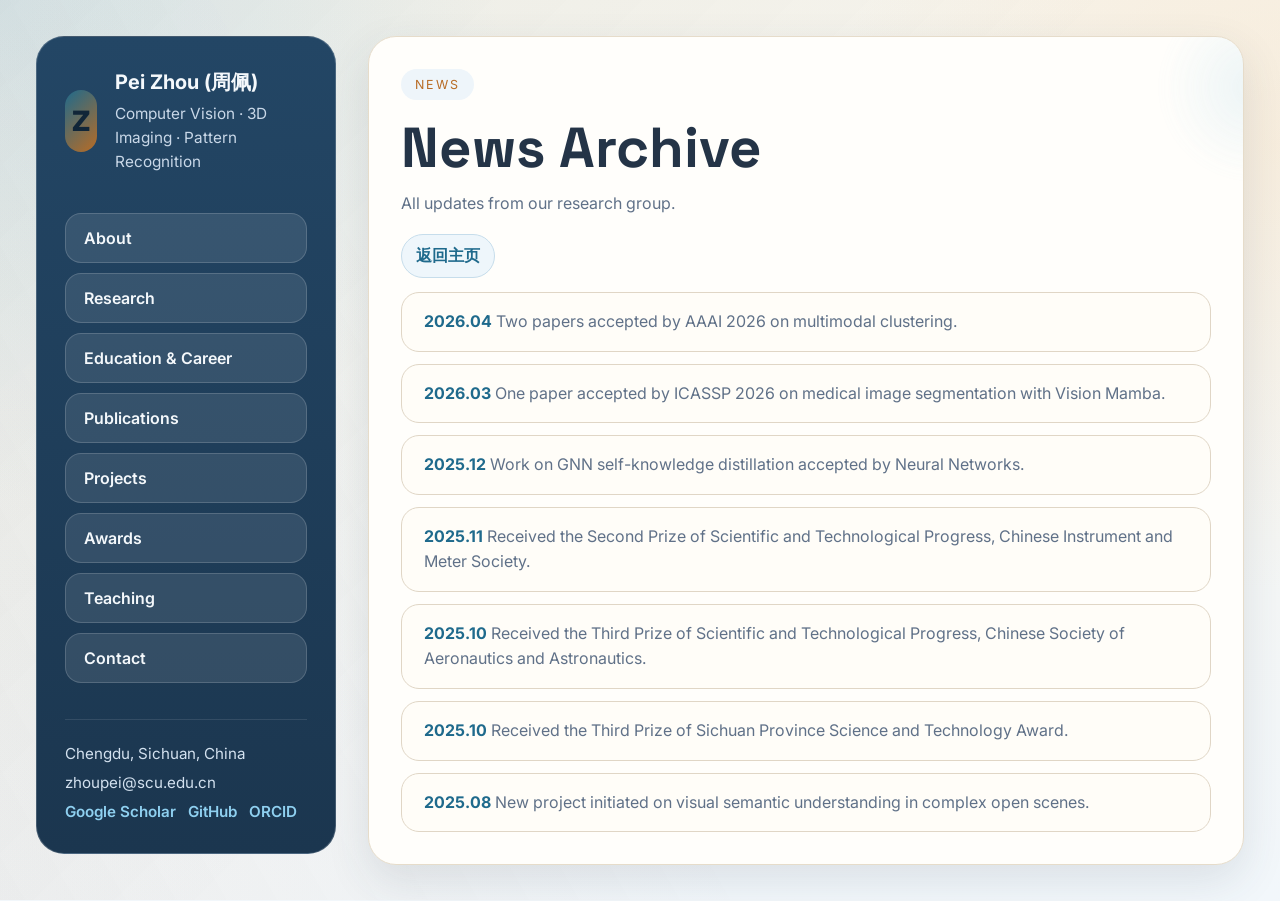
==== news.html @ 39956762 "Add files via upload" ====
<!DOCTYPE html>
<html lang="en">

<head>
    <meta charset="UTF-8" />
    <meta name="viewport" content="width=device-width, initial-scale=1.0" />
    <title>News Archive — Pei Zhou</title>
    <meta name="description" content="News and updates from Pei Zhou's research group." />
    <link rel="stylesheet" href="styles.css" />
    <link rel="preconnect" href="https://fonts.googleapis.com" />
    <link rel="preconnect" href="https://fonts.gstatic.com" crossorigin />
    <link href="https://fonts.googleapis.com/css2?family=Inter:wght@400;500;600;700;800&family=Space+Grotesk:wght@500;600;700&display=swap" rel="stylesheet" />
</head>

<body>
    <div class="page-shell">
        <aside class="sidebar" aria-label="Main navigation">
            <div class="brand-block">
                <div class="brand-badge">Z</div>
                <div>
                    <p class="brand-label">Pei Zhou (周佩)</p>
                    <p class="brand-role">Computer Vision · 3D Imaging · Pattern Recognition</p>
                </div>
            </div>
            <nav class="nav-menu">
                <a class="nav-link" href="index.html#about">About</a>
                <a class="nav-link" href="index.html#research">Research</a>
                <a class="nav-link" href="index.html#cv">Education &amp; Career</a>
                <a class="nav-link" href="index.html#publications">Publications</a>
                <a class="nav-link" href="index.html#projects">Projects</a>
                <a class="nav-link" href="index.html#awards">Awards</a>
                <a class="nav-link" href="index.html#teaching">Teaching</a>
                <a class="nav-link" href="index.html#contact">Contact</a>
            </nav>
            <div class="sidebar-footer">
                <p>Chengdu, Sichuan, China</p>
                <p><a href="mailto:zhoupei@scu.edu.cn">zhoupei@scu.edu.cn</a></p>
                <div class="footer-links">
                    <a href="https://scholar.google.com/citations?user=IvUsskcAAAAJ&hl=en" target="_blank" rel="noopener noreferrer">Google Scholar</a>
                    <a href="https://github.com/michille78" target="_blank" rel="noopener noreferrer">GitHub</a>
                    <a href="https://orcid.org/0000-0003-1631-3637" target="_blank" rel="noopener noreferrer">ORCID</a>
                </div>
            </div>
        </aside>

        <main class="content">
            <section class="panel">
                <div class="section-head">
                    <span class="section-tag">News</span>
                    <h1>News Archive</h1>
                    <p class="section-subtitle">All updates from our research group.</p>
                    <a class="back-home-btn" href="index.html#about">返回主页</a>
                </div>
                <ul class="news-archive-list">
                    <li><strong>2026.04</strong> Two papers accepted by AAAI 2026 on multimodal clustering.</li>
                    <li><strong>2026.03</strong> One paper accepted by ICASSP 2026 on medical image segmentation with Vision Mamba.</li>
                    <li><strong>2025.12</strong> Work on GNN self-knowledge distillation accepted by Neural Networks.</li>
                    <li><strong>2025.11</strong> Received the Second Prize of Scientific and Technological Progress, Chinese Instrument and Meter Society.</li>
                    <li><strong>2025.10</strong> Received the Third Prize of Scientific and Technological Progress, Chinese Society of Aeronautics and Astronautics.</li>
                    <li><strong>2025.10</strong> Received the Third Prize of Sichuan Province Science and Technology Award.</li>
                    <li><strong>2025.08</strong> New project initiated on visual semantic understanding in complex open scenes.</li>
                </ul>
            </section>
        </main>
    </div>
</body>

</html>
---- styles.css ----
:root {
  color-scheme: light;
  --bg: #f7f4ec;
  --surface: #fffefb;
  --surface-strong: #ffffff;
  --panel: #ffffff;
  --panel-border: #e6dcca;
  --text: #243447;
  --muted: #607188;
  --accent: #1f6a8c;
  --accent-strong: #b86c25;
  --accent-soft: #cfe6f1;
  --sidebar-bg: #1f3a54;
  --sidebar-text: #f4f8fb;
  --shadow: 0 16px 44px rgba(53, 67, 85, 0.12);
  --radius: 28px;
}

* {
  box-sizing: border-box;
}

html {
  scroll-behavior: smooth;
}

body {
  margin: 0;
  font-family: 'Inter', system-ui, sans-serif;
  background: radial-gradient(circle at top left, rgba(189, 217, 232, 0.42), transparent 32%),
    radial-gradient(circle at right 16%, rgba(248, 217, 177, 0.28), transparent 30%),
    linear-gradient(180deg, #f7f4ec 0%, #f2f7fb 100%);
  color: var(--text);
}

body::before {
  content: '';
  position: fixed;
  inset: 0;
  background-image: linear-gradient(135deg, rgba(31, 106, 140, 0.06) 0%, transparent 52%),
    linear-gradient(60deg, rgba(184, 108, 37, 0.06) 0%, transparent 42%);
  pointer-events: none;
}

a {
  color: inherit;
  text-decoration: none;
}

a:hover {
  text-decoration: underline;
}

.page-shell {
  min-height: 100vh;
  display: grid;
  grid-template-columns: 300px 1fr;
  gap: 32px;
  padding: 36px;
}

.sidebar {
  position: sticky;
  top: 36px;
  align-self: start;
  padding: 32px 28px;
  background: linear-gradient(180deg, #234665, #1b364f);
  border: 1px solid rgba(255, 255, 255, 0.18);
  border-radius: var(--radius);
  backdrop-filter: blur(16px);
  color: var(--sidebar-text);
}

.brand-block {
  display: flex;
  gap: 18px;
  align-items: center;
  margin-bottom: 40px;
}

.brand-badge {
  width: 62px;
  height: 62px;
  display: grid;
  place-items: center;
  border-radius: 18px;
  background: linear-gradient(135deg, var(--accent), var(--accent-strong));
  color: #112638;
  font-size: 28px;
  font-weight: 800;
}

.sidebar-photo {
  display: block;
  width: 168px;
  height: 168px;
  margin: -6px auto 22px;
  border-radius: 50%;
  overflow: hidden;
  border: 2px solid rgba(255, 255, 255, 0.28);
}

.sidebar-photo img {
  width: 100%;
  height: 100%;
  object-fit: cover;
  display: block;
}

.brand-label {
  margin: 0 0 6px;
  font-size: 1.25rem;
  font-weight: 700;
}

.brand-role {
  margin: 0;
  color: #c9d8e8;
  font-size: 0.96rem;
  line-height: 1.55;
}

.nav-menu {
  display: grid;
  gap: 10px;
  margin-bottom: 36px;
}

.nav-link {
  display: inline-flex;
  align-items: center;
  padding: 14px 18px;
  border-radius: 16px;
  background: rgba(255, 255, 255, 0.10);
  border: 1px solid rgba(255, 255, 255, 0.16);
  color: var(--sidebar-text);
  font-weight: 600;
  transition: transform 0.25s ease, background-color 0.25s ease;
}

.nav-link:hover {
  background: rgba(255, 255, 255, 0.22);
  transform: translateX(3px);
}

.sidebar-footer {
  border-top: 1px solid rgba(255, 255, 255, 0.1);
  padding-top: 24px;
  color: #d3e1ef;
  font-size: 0.95rem;
}

.sidebar-footer p {
  margin: 0 0 10px;
}

.footer-links {
  display: flex;
  flex-wrap: wrap;
  gap: 12px;
}

.footer-links a {
  color: #8fd0f0;
  font-weight: 600;
}

.content {
  display: grid;
  gap: 30px;
  min-width: 0;
}

.panel {
  padding: 32px;
  border-radius: var(--radius);
  background: var(--surface);
  border: 1px solid var(--panel-border);
  box-shadow: var(--shadow);
  position: relative;
  overflow: hidden;
}

.panel::before {
  content: '';
  position: absolute;
  right: -120px;
  top: -60px;
  width: 220px;
  height: 220px;
  background: radial-gradient(circle, rgba(153, 202, 226, 0.24), transparent 60%);
  filter: blur(8px);
  opacity: 0.78;
}

.section-head {
  position: relative;
  z-index: 1;
}

.section-tag {
  display: inline-flex;
  align-items: center;
  gap: 10px;
  padding: 8px 14px;
  border-radius: 999px;
  background: #eef5fa;
  color: var(--accent-strong);
  text-transform: uppercase;
  letter-spacing: 0.15em;
  font-size: 0.78rem;
  margin-bottom: 18px;
}

.section-head h1,
.section-head h2 {
  margin: 0 0 12px;
  font-family: 'Space Grotesk', sans-serif;
  line-height: 1.05;
}

.section-head h1 {
  font-size: clamp(2.6rem, 4.4vw, 4.8rem);
}

.section-head h2 {
  font-size: clamp(1.9rem, 3.2vw, 3.1rem);
}

.section-subtitle {
  margin: 0;
  max-width: 760px;
  color: var(--muted);
  line-height: 1.8;
}

.intro-panel {
  display: grid;
  gap: 28px;
}

.about-grid {
  display: grid;
  gap: 24px;
  grid-template-columns: 1fr;
}

.about-grid p {
  margin: 0 0 18px;
  color: var(--muted);
  line-height: 1.75;
}

.about-side {
  display: grid;
  gap: 16px;
}

.linked-photo {
  border-radius: 18px;
  overflow: hidden;
  display: block;
  border: 1px solid var(--panel-border);
}

.linked-photo img {
  width: 100%;
  height: 180px;
  object-fit: cover;
  display: block;
}

.about-metrics {
  display: grid;
  gap: 16px;
}

.metric {
  padding: 22px;
  border-radius: 22px;
  background: #f8f5ee;
  border: 1px solid #eadfcd;
}

.metric strong {
  display: block;
  font-size: 2rem;
  margin-bottom: 6px;
}

.metric span {
  color: var(--muted);
}

.info-strip {
  display: grid;
  gap: 18px;
  grid-template-columns: 1.1fr 1fr;
}

.info-card {
  padding: 22px;
  border-radius: 20px;
  background: #f8f5ee;
  border: 1px solid #eadfcd;
}

.info-card h3 {
  margin: 0 0 12px;
  font-family: 'Space Grotesk', sans-serif;
}

.info-card ul {
  margin: 0;
  padding-left: 18px;
  color: var(--muted);
  line-height: 1.65;
}

.info-card li {
  margin-bottom: 10px;
}

.info-card p {
  margin: 0 0 10px;
  color: var(--muted);
  line-height: 1.65;
}

.recruit-card p {
  color: #c0392b;
}

.news-card strong {
  color: var(--accent);
}

.news-more-link {
  display: inline-block;
  margin-top: 10px;
  padding: 8px 12px;
  border-radius: 999px;
  background: #e9f2f8;
  color: var(--accent);
  font-weight: 700;
  transition: background-color 0.2s ease;
}

.news-more-link:hover {
  background: #d9eaf5;
  text-decoration: none;
}

.feature-grid,
.project-grid,
.teaching-grid,
.contact-cards {
  display: grid;
  gap: 20px;
}

.feature-grid {
  grid-template-columns: repeat(2, minmax(220px, 1fr));
}

.feature-card,
.project-card,
.contact-card {
  padding: 24px;
  border-radius: 24px;
  background: #f9f6ef;
  border: 1px solid #eadfcd;
}

.feature-card h3,
.project-card h3 {
  margin: 0 0 14px;
  color: #1e3144;
}

.feature-card p,
.project-card p,
.contact-card p {
  margin: 0;
  color: var(--muted);
  line-height: 1.7;
}

.reference-list {
  margin: 14px 0 0;
  padding: 0;
  list-style: none;
  counter-reset: refitem;
}

.reference-list li {
  counter-increment: refitem;
  position: relative;
  color: #8194a8;
  line-height: 1.45;
  font-size: 0.93rem;
  margin: 0 0 8px;
  padding-left: 3.4em;
  text-indent: -2.2em;
}

.reference-list li::before {
  content: "[" counter(refitem) "]";
  color: #1f6a8c;
  font-weight: 700;
  display: inline-block;
  width: 2.3em;
  text-indent: 0;
}

.reference-list strong {
  color: #0f3f5a;
  font-weight: 800;
}

.project-image-link {
  display: block;
  margin: -6px -6px 14px;
  border-radius: 16px;
  overflow: hidden;
}

.project-image {
  width: 100%;
  height: 146px;
  object-fit: cover;
  display: block;
}

.feature-image-link {
  display: block;
  margin: -6px -6px 14px;
  border-radius: 16px;
  overflow: hidden;
}

.feature-image {
  width: 100%;
  height: 160px;
  object-fit: contain;
  display: block;
  background: #f0ede6;
}

.cv-list {
  margin: 14px 0 0;
  padding: 0;
  list-style: none;
  display: grid;
  gap: 12px;
}

.cv-list li {
  padding: 16px 22px;
  border-radius: 18px;
  background: #f8f5ee;
  border: 1px solid #eadfcd;
  line-height: 1.6;
  color: var(--muted);
}

.cv-list li strong {
  color: var(--accent);
}

.news-archive-list {
  margin: 14px 0 0;
  padding: 0;
  list-style: none;
  display: grid;
  gap: 12px;
}

.news-archive-list li {
  padding: 16px 22px;
  border-radius: 18px;
  background: #fffdf8;
  border: 1px solid #e0d6c6;
  line-height: 1.6;
  color: var(--muted);
}

.news-archive-list li strong {
  color: var(--accent);
}

.project-grid {
  grid-template-columns: repeat(2, minmax(220px, 1fr));
}

.teaching-grid {
  grid-template-columns: repeat(2, minmax(180px, 1fr));
}

.teaching-grid h3 {
  margin-top: 0;
}

.teaching-grid ul {
  margin: 0;
  padding-left: 18px;
  color: var(--muted);
  line-height: 1.75;
}

.teaching-grid li {
  margin-bottom: 12px;
}

.extra-grid {
  margin-top: 20px;
  display: grid;
  gap: 20px;
  grid-template-columns: repeat(2, minmax(220px, 1fr));
}

.extra-card {
  padding: 22px;
  border-radius: 20px;
  background: #f9f6ef;
  border: 1px solid #eadfcd;
}

.extra-card h3 {
  margin: 0 0 12px;
}

.extra-card ul {
  margin: 0;
  padding-left: 18px;
  color: var(--muted);
  line-height: 1.7;
}

.extra-card li {
  margin-bottom: 10px;
}

.contact-panel p {
  margin: 0 0 24px;
  color: var(--muted);
}

.contact-cards {
  grid-template-columns: repeat(2, minmax(180px, 1fr));
}

.contact-card strong {
  display: block;
  margin-bottom: 8px;
  color: #1e3144;
}

.news-page-shell {
  max-width: 980px;
  margin: 0 auto;
  padding: 34px 24px 56px;
}

.news-header {
  margin-bottom: 24px;
}

.news-header h1 {
  margin: 10px 0 10px;
  font-family: 'Space Grotesk', sans-serif;
  font-size: clamp(2rem, 4vw, 3.2rem);
}

.news-header p {
  margin: 0;
  color: var(--muted);
}

.back-home-btn {
  display: inline-block;
  margin-top: 16px;
  padding: 10px 14px;
  border-radius: 999px;
  border: 1px solid #c6ddeb;
  background: #eef6fb;
  color: var(--accent);
  font-weight: 700;
}

.news-timeline {
  display: grid;
  gap: 14px;
}

.news-item {
  padding: 20px;
  border-radius: 18px;
  border: 1px solid #e0d6c6;
  background: #fffdf8;
}

.news-item h3 {
  margin: 0 0 8px;
  font-size: 1.06rem;
  color: #1e3144;
}

.news-item p {
  margin: 0;
  color: var(--muted);
  line-height: 1.7;
}

@media (max-width: 1080px) {
  .page-shell {
    grid-template-columns: 1fr;
    padding: 24px;
  }

  .sidebar {
    position: relative;
    top: 0;
    margin-bottom: 24px;
  }

  .about-grid,
  .info-strip,
  .feature-grid,
  .project-grid,
  .teaching-grid,
  .extra-grid,
  .contact-cards {
    grid-template-columns: 1fr;
  }
}

@media (max-width: 680px) {
  .page-shell {
    gap: 18px;
    padding: 18px;
  }

  .sidebar {
    padding: 24px;
    border-radius: 24px;
  }

  .nav-link {
    padding: 12px 16px;
  }

  .panel {
    padding: 24px;
  }
}
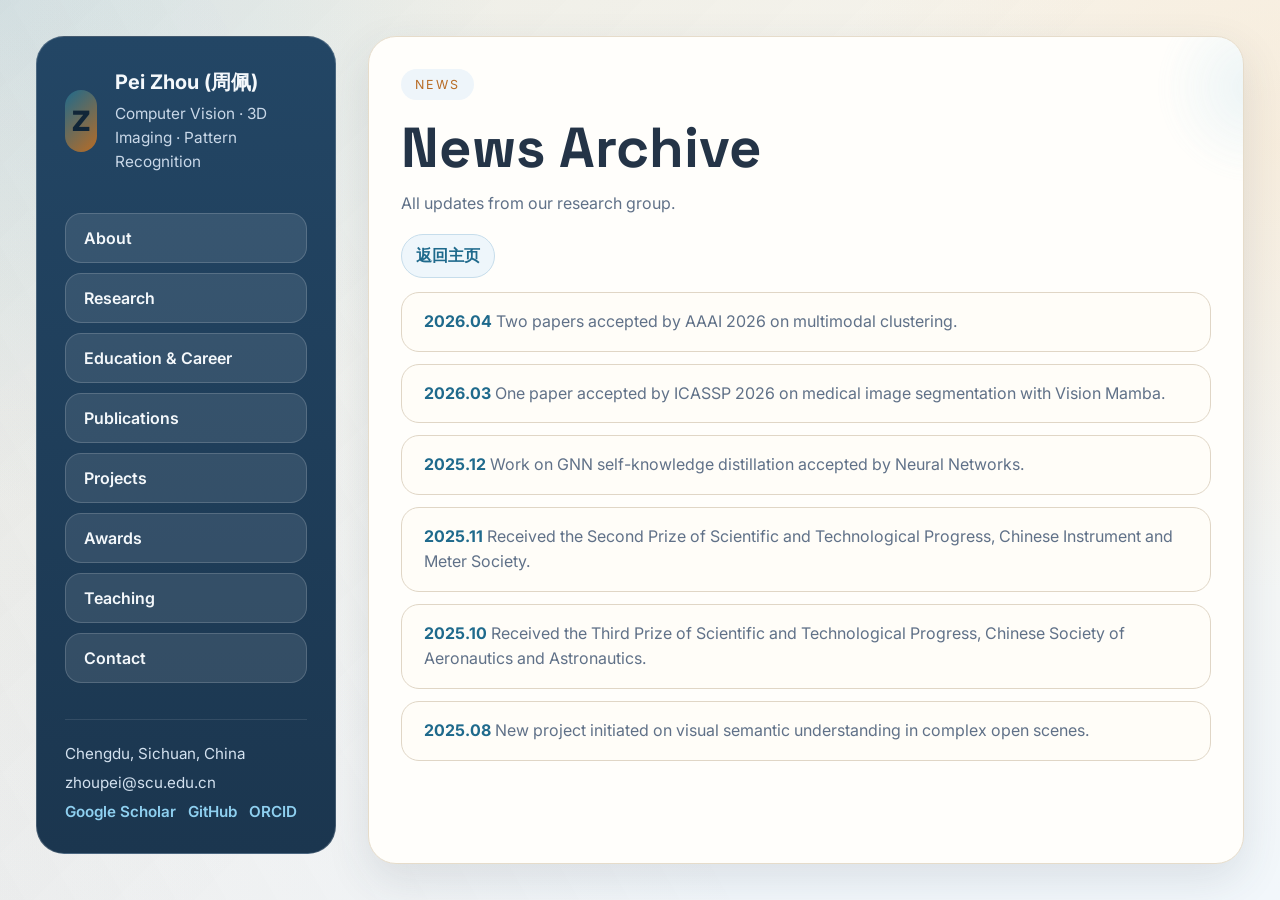
==== commit 2066a5d2: "Update news.html" ====
--- a/news.html
+++ b/news.html
@@ -57,7 +57,7 @@
                     <li><strong>2025.12</strong> Work on GNN self-knowledge distillation accepted by Neural Networks.</li>
                     <li><strong>2025.11</strong> Received the Second Prize of Scientific and Technological Progress, Chinese Instrument and Meter Society.</li>
                     <li><strong>2025.10</strong> Received the Third Prize of Scientific and Technological Progress, Chinese Society of Aeronautics and Astronautics.</li>
-                    <li><strong>2025.10</strong> Received the Third Prize of Sichuan Province Science and Technology Award.</li>
+                    <!-- <li><strong>2025.10</strong> Received the Third Prize of Sichuan Province Science and Technology Award.</li> -->
                     <li><strong>2025.08</strong> New project initiated on visual semantic understanding in complex open scenes.</li>
                 </ul>
             </section>
